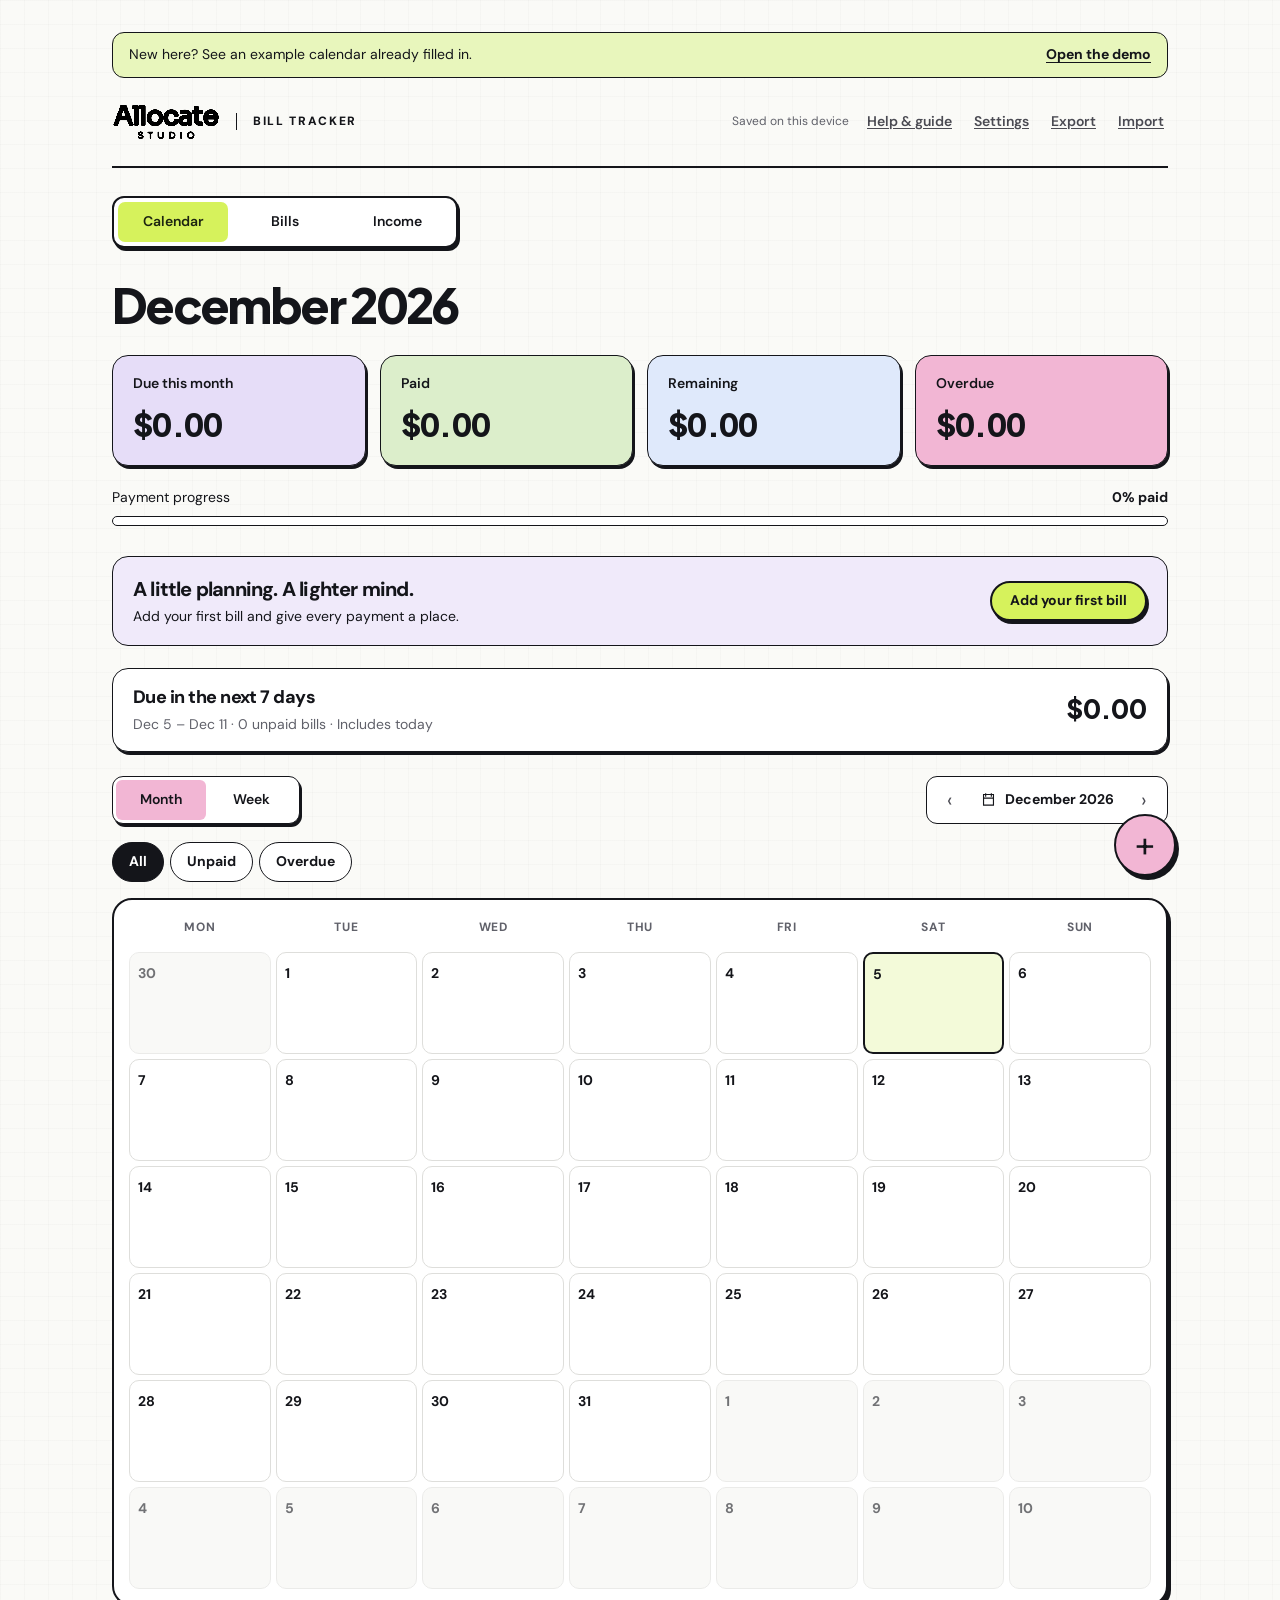
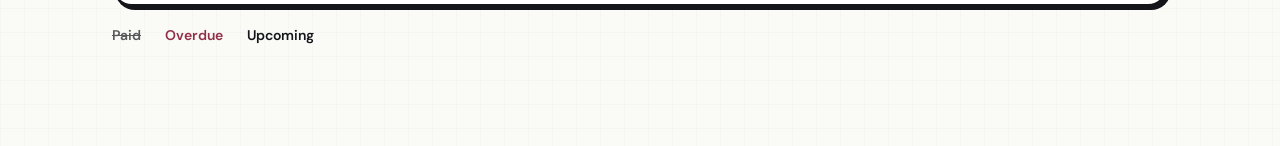
==== index.html @ 3146e62a "Make index.html (and the live site) start empty, like the buyer's ZIP A phone buyer generally can't " ====
<!doctype html>
<html lang="en"><head><meta charset="UTF-8"><meta name="viewport" content="width=device-width,initial-scale=1,viewport-fit=cover"><meta name="description" content="Allocate Studio Bill Tracker. See every bill on a calendar, track what's paid, and never miss a due date."><title>Bill Tracker · Allocate Studio</title><link rel="stylesheet" href="styles.css"><link rel="icon" href="data:image/svg+xml,%3Csvg xmlns='http://www.w3.org/2000/svg' viewBox='0 0 40 40'%3E%3Crect width='40' height='40' rx='9' fill='%2314151A'/%3E%3Ctext x='11' y='29' font-size='22' font-family='Arial' fill='%23D6F25C'%3E%2A%3C/text%3E%3C/svg%3E"><meta name="theme-color" content="#14151A"></head>
<body>
<div id="app"><aside class="demo-banner"><span>New here? See an example calendar already filled in.</span><a href="demo.html">Open the demo</a></aside>
  <header class="topbar">
    <div class="wordmark"><span class="studio-brand" role="img" aria-label="Allocate Studio">
      <svg class="studio-brand-name" viewBox="320 692 560 193" aria-hidden="true" focusable="false"><defs><filter id="brand-paper-remove" color-interpolation-filters="sRGB"><feColorMatrix type="matrix" values="0 0 0 0 0  0 0 0 0 0  0 0 0 0 0  -3 -3 -3 0 7.5"/></filter></defs><image href="assets/allocate-studio-logo.png" width="1200" height="1200" filter="url(#brand-paper-remove)"/></svg>
    </span><small>BILL TRACKER</small></div>
    <div class="topbar-actions">
      <span id="save-state" class="save-state" role="status" aria-live="polite"></span>
      <button class="textbtn" id="btn-help" type="button" aria-pressed="false">Help &amp; guide</button>
      <button class="textbtn" id="btn-settings" type="button">Settings</button>
      <button class="textbtn" id="btn-export" type="button">Export</button>
      <button class="textbtn" id="btn-import" type="button">Import</button>
    </div>
  </header>

  <nav class="screen-switch" id="screen-switch" aria-label="Screens">
    <button class="switch-pill" data-screen="calendar" type="button">Calendar</button>
    <button class="switch-pill" data-screen="bills" type="button">Bills</button>
    <button class="switch-pill" data-screen="income" type="button">Income</button>
  </nav>

  <main id="main" tabindex="-1"></main>

  <button id="fab-add" class="fab" type="button" aria-label="Add a bill or income">+</button>
</div>

<dialog id="bill-dialog">
  <form id="bill-form">
    <div class="dialog-head">
      <h2 id="bill-dialog-title">Add a bill</h2>
      <button type="button" class="icon-btn" id="bill-dialog-close" aria-label="Close">&times;</button>
    </div>
    <input type="hidden" id="bill-id">
    <div id="edit-scope-field" hidden><label class="scope-label">Apply changes to<select id="edit-scope"><option value="one">Only this payment</option><option value="following">This and following payments</option></select></label><p id="edit-scope-note" class="settings-note"></p></div>
    <div class="form-grid">
      <label><span id="entry-name-label">Bill name</span><input type="text" id="bill-name" required placeholder="Rent / Mortgage" maxlength="60"></label>
      <label id="category-field">Category<select id="bill-category" required><option>Income</option><option>Bills</option><option>Subscriptions</option><option>Debt</option><option>Other</option></select></label>
      <label>Amount<input type="text" inputmode="decimal" pattern="[0-9]*[.,]?[0-9]*" id="bill-amount" required placeholder="0.00"></label>
      <label>Frequency
        <select id="bill-frequency">
          <option value="Monthly">Monthly</option>
          <option value="Weekly">Weekly</option>
          <option value="Every 2 Weeks">Every 2 Weeks</option>
          <option value="Every 4 Weeks">Every 4 Weeks</option>
          <option value="Every 2 Months">Every 2 Months</option>
          <option value="Every 3 Months">Every 3 Months</option>
          <option value="Every 6 Months">Every 6 Months</option>
          <option value="Yearly">Yearly</option>
          <option value="One-Time">One-Time</option>
        </select>
      </label>
      <label><span id="entry-first-label">First due date</span><input type="date" id="bill-first-date" required></label>
    <label><span id="entry-last-label">Last due date</span><input type="date" id="bill-last-date" aria-describedby="last-date-hint"><span class="field-hint muted" id="last-date-hint">Optional</span></label></div>
    <p class="form-error" id="bill-form-error" role="alert"></p>
    <div class="dialog-actions">
      <button type="button" class="btn ghost" id="bill-archive" hidden>Archive bill</button>
      <button type="button" class="btn danger ghost" id="bill-delete" hidden>Delete bill</button>
      <span class="spacer"></span>
      <button type="button" class="btn ghost" id="bill-cancel">Cancel</button>
      <button type="submit" id="entry-save" class="btn primary">Save bill</button>
    </div>
  </form>
</dialog>

<dialog id="day-dialog">
  <div class="dialog-head">
    <h2 id="day-dialog-title">Bills due</h2>
    <button type="button" class="icon-btn" id="day-dialog-close" aria-label="Close">&times;</button>
  </div>
  <div id="day-dialog-body"></div>
  <div class="dialog-actions">
    <span class="spacer"></span>
    <button type="button" class="btn ghost" id="day-dialog-done">Done</button>
  </div>
</dialog>

<dialog id="income-dialog"><div class="dialog-head"><h2 id="income-dialog-title">Payday</h2><button class="icon-btn" type="button" onclick="closeDialog('#income-dialog')" aria-label="Close income">×</button></div><div id="income-dialog-body"></div></dialog>
<dialog id="payment-dialog"><form id="payment-form"><div class="dialog-head"><h2>Adjust this payment</h2><button type="button" class="icon-btn" onclick="closeDialog('#payment-dialog')" aria-label="Close payment">×</button></div><input type="hidden" id="payment-id"><div class="form-grid"><label>Due date<input type="date" id="payment-date" required min="1900-01-01" max="2199-12-31"></label><label>Amount<input type="text" inputmode="decimal" pattern="[0-9]*[.,]?[0-9]*" id="payment-amount" required></label></div><p class="settings-note">Only this payment changes. The recurring bill keeps its original schedule.</p><div class="dialog-actions"><button class="btn primary" type="submit">Save payment</button></div></form></dialog>
<dialog id="settings-dialog"><form id="settings-form"><div class="dialog-head"><h2>Make it yours</h2><button type="button" class="icon-btn" onclick="closeDialog('#settings-dialog')" aria-label="Close settings">×</button></div><section class="settings-group"><h3>Preferences</h3><div class="form-grid"><label>Currency<select id="currency" required><option value="$">USD — US dollar ($)</option><option value="€">EUR — Euro (€)</option><option value="£">GBP — British pound (£)</option><option value="CA$">CAD — Canadian dollar (CA$)</option><option value="A$">AUD — Australian dollar (A$)</option><option value="NZ$">NZD — New Zealand dollar (NZ$)</option><option value="CHF">CHF — Swiss franc</option><option value="¥">JPY — Japanese yen (¥)</option><option value="CN¥">CNY — Chinese yuan (CN¥)</option><option value="₹">INR — Indian rupee (₹)</option><option value="₽">RUB — Russian ruble (₽)</option><option value="₴">UAH — Ukrainian hryvnia (₴)</option><option value="zł">PLN — Polish złoty (zł)</option><option value="R$">BRL — Brazilian real (R$)</option><option value="MX$">MXN — Mexican peso (MX$)</option><option value="S$">SGD — Singapore dollar (S$)</option><option value="HK$">HKD — Hong Kong dollar (HK$)</option><option value="AED">AED — UAE dirham</option><option value="₩">KRW — South Korean won (₩)</option><option value="₺">TRY — Turkish lira (₺)</option><option value="custom">Other — custom symbol</option></select></label><label>Week starts on<select id="week-start"><option>Monday</option><option>Sunday</option></select></label></div><label id="custom-currency-field" class="custom-currency-field" hidden>Custom currency symbol<input id="currency-custom" maxlength="8" disabled placeholder="e.g. kr"></label></section><section class="category-settings settings-group"><h3>Categories</h3><p>Make them yours. Rename categories or add an expense category. Income stays one category.</p><div id="category-settings-list"></div><button type="button" class="btn" id="add-category">+ Add category</button><p class="category-settings-hint">New names and colours apply to all linked entries, including history.</p></section><p id="settings-error" class="form-error" role="alert"></p><section class="settings-group"><h3>Your data</h3><p class="settings-note">Your bills are saved in this browser. Export a backup to keep a separate copy or move to another device.</p><div id="recovery-list"></div></section><div class="dialog-actions"><button class="btn primary" type="submit">Save settings</button></div></form></dialog>
<div id="toast" role="status" aria-live="polite"></div>
<input type="file" id="import-file" accept="application/json,.json" hidden>
<script src="engine.js"></script>
<script src="app.js"></script>
<script src="month-picker.js"></script>
<script src="calendar.js"></script>
<script src="guide.js"></script>
<script src="forms.js"></script>
</body></html>
---- styles.css ----
/* Bundled fonts: offline, SIL OFL licenses in assets/fonts. */
@font-face{font-family:'Plus Jakarta Sans';src:url('assets/fonts/PlusJakartaSans-700.woff2') format('woff2');font-style:normal;font-weight:700;font-display:swap}
@font-face{font-family:'Plus Jakarta Sans';src:url('assets/fonts/PlusJakartaSans-800.woff2') format('woff2');font-style:normal;font-weight:800;font-display:swap}
@font-face{font-family:'DM Sans';src:url('assets/fonts/DM-Sans.ttf') format('truetype');font-style:normal;font-weight:100 1000;font-display:swap}

:root{
  --ink:#14151A;--ink-soft:#4A4A52;--muted:#8E8B7E;
  --bg:#FBF9F4;--card:#FFFFFF;--line:#ECE7DA;
  --accent:#D6F25C;--accent-ink:#1C2410;
  --mint:#D8F3DE;--mint-ink:#2F7D4C;
  --sky:#D8ECFB;--sky-ink:#2A6CA8;
  --blush:#FBDCE6;--blush-ink:#B23A66;
  --butter:#FCEFC0;--butter-ink:#8A6D12;
  --shadow:0 2px 6px rgba(20,21,26,.05),0 14px 28px rgba(20,21,26,.06);
  --radius-lg:22px;--radius-md:16px;--radius-sm:10px;
  font-size:16px;color-scheme:light;
}
*{box-sizing:border-box}
body{margin:0;background:var(--bg);color:var(--ink);font-family:'DM Sans',Arial,sans-serif;line-height:1.4}
button,input,select,textarea{font:inherit}
button{cursor:pointer}
a{color:inherit}
h1,h2,p{margin:0}
.muted{color:var(--muted)}

#app{max-width:860px;margin:0 auto;padding:22px 20px 110px}

.topbar{display:flex;align-items:center;justify-content:space-between;gap:16px;margin-bottom:18px;flex-wrap:wrap}
.wordmark{font-family:'Plus Jakarta Sans',sans-serif;font-weight:800;font-size:1.3rem;letter-spacing:-.02em;white-space:nowrap}
.topbar-actions{white-space:nowrap}
.wordmark .star{color:var(--accent-ink);background:var(--accent);border-radius:50%;display:inline-grid;place-items:center;width:1.4em;height:1.4em;font-size:1em;margin-right:4px;vertical-align:-.3em}
.topbar-actions{display:flex;align-items:center;gap:14px;font-size:.82rem}
.save-state{color:var(--muted)}
.save-state[data-status="paused"]{color:var(--blush-ink)}
.textbtn{background:none;border:0;color:var(--ink-soft);font-size:.82rem;font-weight:600;padding:4px 2px;text-decoration:underline;text-underline-offset:2px}
.textbtn:hover{color:var(--ink)}

.screen-switch{display:inline-flex;background:var(--ink);border-radius:999px;padding:4px;gap:2px;margin-bottom:22px}
.switch-pill{border:0;background:transparent;color:#fff;opacity:.6;padding:9px 20px;border-radius:999px;font-weight:600;font-size:.88rem}
.switch-pill.active{background:var(--accent);color:var(--accent-ink);opacity:1}

.stats-head{margin-bottom:14px}
.stats-head h1{font-family:'Plus Jakarta Sans',sans-serif;font-weight:800;font-size:2rem;letter-spacing:-.02em}
.stats-head p{margin-top:4px}

.stats-strip{display:grid;grid-template-columns:repeat(4,1fr);gap:10px;margin-bottom:10px}
.stat-tile{border-radius:var(--radius-md);padding:14px 14px 12px;min-width:0}
.stat-label{display:block;font-size:.68rem;text-transform:uppercase;letter-spacing:.07em;font-weight:600;opacity:.75;margin-bottom:8px}
.stat-value{display:block;font-family:'Plus Jakarta Sans',sans-serif;font-weight:800;font-size:1.3rem;letter-spacing:-.02em;font-variant-numeric:tabular-nums;white-space:nowrap;overflow:hidden;text-overflow:ellipsis}
.stat-tile.tone-ink{background:var(--ink);color:#fff}
.stat-tile.tone-ink .stat-label{color:#cfcdc6}
.stat-tile.tone-mint{background:var(--mint);color:var(--mint-ink)}
.stat-tile.tone-sky{background:var(--sky);color:var(--sky-ink)}
.stat-tile.tone-blush{background:var(--blush);color:var(--blush-ink)}

.progress{height:8px;background:var(--line);border-radius:999px;overflow:hidden;margin-bottom:26px}
.progress span{display:block;height:100%;background:var(--accent);border-radius:999px;transition:width .2s ease}

.cal-toolbar{display:flex;align-items:center;justify-content:space-between;gap:12px;margin-bottom:14px}
.mode-switch{display:inline-flex;background:var(--card);border:1px solid var(--line);border-radius:999px;padding:3px}
.mode-pill{border:0;background:transparent;color:var(--muted);padding:7px 16px;border-radius:999px;font-weight:600;font-size:.82rem}
.mode-pill.active{background:var(--ink);color:#fff}
.nav-arrows{display:flex;gap:8px}
.icon-btn{border:1px solid var(--line);background:var(--card);width:34px;height:34px;border-radius:50%;display:inline-grid;place-items:center;color:var(--ink-soft);font-size:1rem}
.icon-btn:hover{background:#f3f1e9}

.cal-grid{display:grid;grid-template-columns:repeat(7,minmax(0,1fr));gap:6px}
.cal-weekday{text-align:center;font-size:.72rem;letter-spacing:.06em;color:var(--muted);font-weight:700;padding:4px 0 8px;text-transform:uppercase}
.cal-day{background:var(--card);border:1px solid var(--line);border-radius:var(--radius-sm);min-height:92px;padding:7px;cursor:pointer;min-width:0;transition:box-shadow .15s ease}
.cal-day:hover{box-shadow:var(--shadow)}
.cal-day.outside{background:#f6f4ee;opacity:.55}
.cal-day.is-today{border-color:var(--ink);box-shadow:inset 0 0 0 2px var(--accent)}
.day-num{font-weight:700;font-size:.82rem}
.day-pills{display:flex;flex-direction:column;gap:3px;margin-top:5px}
.day-pill{border:0;width:100%;text-align:left;padding:3px 7px;border-radius:8px;font-size:.66rem;font-weight:600;white-space:nowrap;overflow:hidden;text-overflow:ellipsis}
.day-pill.is-paid{opacity:.5;text-decoration:line-through}
.day-more{font-size:.64rem;color:var(--muted);font-weight:600;padding-left:2px}

.week-list{display:flex;flex-direction:column;gap:10px}
.week-row{background:var(--card);border:1px solid var(--line);border-radius:var(--radius-md);padding:14px 16px;cursor:pointer;display:flex;gap:14px;align-items:center;flex-wrap:wrap}
.week-row.is-today{box-shadow:inset 0 0 0 2px var(--accent)}
.week-row-label{font-weight:700;min-width:150px;font-size:.88rem}
.week-row-pills{display:flex;gap:6px;flex-wrap:wrap;flex:1}
.week-row-empty{color:var(--muted);font-size:.84rem}
.week-row .day-pill{width:auto}

.bills-list{display:flex;flex-direction:column;gap:10px}
.bill-card{background:var(--card);border:1px solid var(--line);border-radius:var(--radius-md);padding:12px 14px;display:flex;align-items:center;gap:12px;box-shadow:var(--shadow)}
.bill-card-main{display:flex;flex-direction:column;flex:1;min-width:0}
.bill-card-name{font-weight:700}
.bill-card-meta{font-size:.78rem;color:var(--muted)}
.bill-card-amount{font-family:'Plus Jakarta Sans',sans-serif;font-weight:800;font-variant-numeric:tabular-nums}

.chip{display:inline-block;padding:4px 10px;border-radius:999px;font-size:.72rem;font-weight:700;white-space:nowrap}

.fab{position:fixed;right:24px;bottom:24px;width:58px;height:58px;border-radius:50%;background:var(--ink);color:#fff;border:0;font-size:1.8rem;line-height:1;box-shadow:0 10px 24px rgba(20,21,26,.3);display:grid;place-items:center}
.fab:hover{background:#000}
.fab:active{transform:translateY(1px)}

.empty{padding:50px 20px;text-align:center;background:var(--card);border:1px dashed var(--line);border-radius:var(--radius-lg)}
.empty h3{margin-bottom:8px;font-family:'Plus Jakarta Sans',sans-serif}
.empty-note{color:var(--muted);padding:20px 0;text-align:center}

dialog{border:0;border-radius:var(--radius-lg);width:min(520px,calc(100% - 32px));padding:24px;box-shadow:0 24px 70px rgba(20,21,26,.25)}
dialog::backdrop{background:rgba(20,21,26,.45)}
.dialog-head{display:flex;align-items:center;justify-content:space-between;margin-bottom:18px}
.dialog-head h2{font-family:'Plus Jakarta Sans',sans-serif;font-weight:800;font-size:1.4rem;letter-spacing:-.02em}
.form-grid{display:grid;grid-template-columns:1fr 1fr;gap:14px}
.form-grid label{display:flex;flex-direction:column;gap:6px;font-size:.84rem;font-weight:600;color:var(--ink-soft)}
.form-grid .full{grid-column:1/-1}
.field,input:not([type=checkbox]),select,textarea{border:1px solid var(--line);border-radius:10px;background:#fff;padding:10px 11px;font-size:.92rem;color:var(--ink)}
input:focus-visible,select:focus-visible{outline:2px solid var(--accent);outline-offset:1px}
.form-error{color:var(--blush-ink);font-size:.85rem;margin-top:12px;min-height:1em}
.dialog-actions{display:flex;align-items:center;gap:10px;margin-top:20px;padding-top:16px;border-top:1px solid var(--line)}
.spacer{flex:1}
.btn{border:1px solid var(--line);background:#fff;padding:10px 18px;border-radius:999px;font-weight:700;font-size:.88rem}
.btn.primary{background:var(--ink);color:#fff;border-color:var(--ink)}
.btn.ghost{background:transparent;border-color:transparent;color:var(--ink-soft)}
.btn.danger{color:var(--blush-ink)}
.btn.danger.ghost{border-color:transparent}

.day-detail-row{display:flex;align-items:center;gap:10px;padding:10px 4px;border-bottom:1px solid var(--line)}
.day-detail-row:last-child{border-bottom:0}
.day-detail-row input[type=checkbox]{width:18px;height:18px;accent-color:var(--ink)}
.day-detail-name{flex:1;font-weight:600}
.day-detail-name.is-paid{text-decoration:line-through;color:var(--muted)}
.day-detail-amount{font-variant-numeric:tabular-nums;font-weight:700}
.status-tag{font-size:.68rem;font-weight:700;padding:3px 9px;border-radius:999px}
.status-Paid{background:var(--mint);color:var(--mint-ink)}
.status-Overdue{background:var(--blush);color:var(--blush-ink)}
.status-Upcoming{background:var(--sky);color:var(--sky-ink)}

#toast{position:fixed;bottom:96px;left:50%;transform:translateX(-50%);background:var(--ink);color:#fff;padding:11px 20px;border-radius:999px;font-size:.85rem;z-index:80;opacity:0;pointer-events:none;transition:opacity .15s}
#toast.visible{opacity:1}

@media(max-width:620px){
  .stats-strip{grid-template-columns:repeat(2,1fr)}
  .form-grid{grid-template-columns:1fr}
  .cal-day{min-height:76px}
  .day-pill{font-size:.6rem}
  .stats-head h1{font-size:1.6rem}
}
@media(max-width:420px){
  .cal-weekday{font-size:.62rem}
  .cal-day{padding:5px 4px}
  .fab{right:16px;bottom:16px}
}
@media(prefers-reduced-motion:reduce){*{transition:none!important}}

/* Reference-led finish: ink outlines, paper grid and pastel accents. */
:root{--bg:#fafaf7;--muted:#60616a;--line:#dededb;--blush:#f2b6d4;--mint:#dceecb;--sky:#dfe9fb}
body{background-image:linear-gradient(#16161605 1px,transparent 1px),linear-gradient(90deg,#16161605 1px,transparent 1px);background-size:24px 24px}
#app{max-width:1120px;padding:32px 32px 100px}
.topbar{padding-bottom:24px;border-bottom:2px solid var(--ink);margin-bottom:28px}
.wordmark{display:flex;align-items:center;gap:8px;font-size:1.2rem}
.wordmark small{font-family:'DM Sans',sans-serif;font-size:12px;letter-spacing:.14em;border-left:1px solid var(--ink);padding-left:16px;margin-left:12px}
.wordmark .star{background:none;font-size:30px;margin:0;width:auto;height:auto}
.screen-switch{background:#fff;border:2px solid var(--ink);border-radius:12px;box-shadow:2px 3px 0 var(--ink);padding:4px}
.switch-pill{color:var(--ink);opacity:1;border-radius:7px;min-width:110px;font-size:14px}
.switch-pill.active{background:var(--accent)}
.stats-head h1{font-size:clamp(2rem,4vw,3rem);letter-spacing:-.055em;line-height:1.2}
.stats-head{margin:6px 0 22px}.stats-strip{gap:14px}.stat-tile{border:1.5px solid var(--ink);padding:18px 20px;box-shadow:2px 3px 0 var(--ink);border-radius:16px;color:var(--ink)!important}
.stat-tile.tone-ink{background:#e6ddf8}.stat-tile.tone-ink .stat-label{color:var(--ink)}.stat-label{font-size:14px;text-transform:none;letter-spacing:0;opacity:1}.stat-value{font-size:clamp(1.3rem,2.6vw,2rem);white-space:normal;overflow-wrap:anywhere}
.progress-label{display:flex;justify-content:space-between;font-size:14px;margin:22px 0 9px}.progress{height:10px;border:1px solid var(--ink);background:#fff;margin-bottom:30px}.progress span{background:var(--accent)}
.cal-toolbar{margin-bottom:18px}.mode-switch{border:2px solid var(--ink);border-radius:11px;box-shadow:2px 3px 0 var(--ink)}.mode-pill{font-size:14px;border-radius:6px;min-width:90px;color:var(--ink)}.mode-pill.active{background:var(--blush);color:var(--ink)}.icon-btn{min-width:40px;height:40px;border:1.5px solid var(--ink);border-radius:11px;font-size:22px}.nav-arrows #nav-today{width:auto;padding:0 14px;font-size:14px;font-weight:700}
#cal-body{background:#fff;border:2px solid var(--ink);border-radius:20px;padding:15px;box-shadow:3px 4px 0 var(--ink)}
.cal-grid{gap:5px}.cal-weekday{font-size:12px;padding:4px 0 12px}.cal-day{min-height:102px;border-radius:10px;padding:8px;background:#fff}.cal-day.outside{background:#f6f6f3;opacity:.6}.cal-day.is-today{background:#f3fad9;box-shadow:none;border:2px solid var(--ink)}.day-num{font-size:14px}.day-pill{font-size:12px;color:var(--ink)!important;padding:5px 6px;border-radius:5px}.day-pill.is-paid{opacity:.7}.day-more{font-size:12px}.legend{display:flex;gap:18px;font-size:14px;margin:18px 0}.legend span{display:flex;align-items:center;gap:6px}.legend i{width:10px;height:10px;border:1px solid var(--ink);border-radius:50%;background:var(--mint)}.legend .late{background:var(--blush)}
.empty-banner{display:flex;align-items:center;justify-content:space-between;gap:16px;padding:18px 20px;border:1.5px solid var(--ink);border-radius:16px;background:#f0eafa;margin-bottom:22px}.empty-banner h2{font-size:20px;font-weight:800;letter-spacing:-.04em}.empty-banner p{font-size:14px;margin-top:4px}.btn{font-size:14px}.btn.primary{background:var(--accent);color:var(--ink);border:2px solid var(--ink);box-shadow:2px 3px 0 var(--ink)}
.fab{background:var(--blush);color:var(--ink);border:2px solid var(--ink);box-shadow:3px 4px 0 var(--ink);width:62px;height:62px;right:max(24px,calc((100vw - 1120px)/2 + 24px));font-size:36px}.fab:hover{background:#eea5ca}.bill-card{border:1.5px solid var(--ink);box-shadow:2px 3px 0 var(--ink);padding:20px}.bill-card-name{font-size:18px}.bill-card-meta,.chip,.status-tag{font-size:14px}.bill-card-name{overflow-wrap:anywhere}.bill-card-amount{white-space:nowrap}
.week-row{border-color:var(--ink)}.week-row-label,.week-row-empty{font-size:16px}.week-range{font-size:14px;margin:0 0 12px}.week-row .day-pill{font-size:14px}
dialog{border:2px solid var(--ink);box-shadow:6px 7px 0 var(--ink);max-height:90dvh;overflow:auto}.form-grid label{font-size:14px}.form-grid input,.form-grid select{border-color:#7b7b80;min-width:0;width:100%;font-size:16px}.day-detail-row{flex-wrap:wrap}.day-detail-row .chip{display:none}.day-detail-name{min-width:90px;overflow-wrap:anywhere}.day-detail-row input[type=checkbox]{min-width:24px;height:24px}.settings-note{font-size:14px;margin:22px 0}.recovery-btn{display:block;margin:8px 0}.save-state{font-size:12px}.textbtn{font-size:14px}.save-warning{background:#ffe2ec;border:2px solid var(--ink);padding:12px;border-radius:10px;margin-bottom:16px;font-size:14px}#toast{max-width:calc(100% - 30px);width:max-content;border-radius:12px}.day-pill.late{border-left:0}
button:focus-visible,[tabindex]:focus-visible{outline:3px solid #7e51bc;outline-offset:3px}.cal-day:hover{border-color:var(--ink)}
@media(max-width:650px){#app{padding:20px 14px 100px}.topbar{gap:16px}.wordmark{flex-wrap:wrap}.wordmark small{font-size:10px}.topbar-actions{width:100%;justify-content:space-between;gap:12px}.stats-strip{gap:12px}.stat-tile{padding:14px}.stat-value{font-size:1.6rem}.empty-banner{align-items:flex-start;flex-direction:column}#cal-body{padding:8px 5px;border-radius:14px}.cal-day{padding:4px 2px;min-height:82px}.cal-grid{gap:3px}.day-pill{font-size:12px;padding:3px 2px}.cal-weekday{font-size:12px;letter-spacing:0}.day-num{font-size:14px;display:block;padding-left:4px}.day-more{font-size:12px}.bill-card{flex-wrap:wrap;padding:14px;gap:10px}.bill-card>.chip{order:4}.bill-card-main{flex:1 1 100%;order:1}.bill-card-amount{order:2}.bill-card>.icon-btn{order:3}.bill-card-meta{font-size:14px}.day-detail-row{gap:8px}.dialog-actions{flex-wrap:wrap}.form-grid{grid-template-columns:1fr}.settings-note{line-height:1.6}.progress-label{font-size:14px}}

/* Income is a distinct marker above each day's bill list. */
.payday-pill{display:block;width:100%;margin:4px 0 6px;padding:4px 3px;border:1px solid #334f26;border-radius:6px;background:#d6f25c;color:#203019;font-size:12px;font-weight:800;line-height:1.35;text-align:center;overflow-wrap:anywhere}
.payday-pill:hover,.payday-detail-link:hover{background:#c7e84b}.week-row .payday-pill{width:auto;padding:6px 14px;margin:0}.week-row-pills{align-items:center}.legend .payday-dot{background:#d6f25c}.legend{flex-wrap:wrap}
.payday-detail-link{width:100%;padding:14px;background:#d6f25c;border:1.5px solid var(--ink);border-radius:12px;text-align:left;font-size:16px;font-weight:700;margin-bottom:16px}
.income-detail-card{display:flex;align-items:center;flex-wrap:wrap;gap:16px;border:1.5px solid var(--ink);border-radius:14px;padding:18px;background:#d6f25c;margin-bottom:12px}.income-detail-card>div{flex:1;min-width:140px}.income-detail-card h3{margin:0 0 5px;font-size:20px;overflow-wrap:anywhere}.income-detail-card p{font-size:14px}.income-detail-card strong{font-size:20px;overflow-wrap:anywhere}.income-detail-card .textbtn{flex-basis:100%;text-align:left}
@media(max-width:420px){.payday-pill{font-size:12px;padding:3px 0}.cal-day{min-height:92px}}

.demo-banner{display:flex;justify-content:space-between;gap:12px;flex-wrap:wrap;padding:12px 16px;margin-bottom:24px;border:1.5px solid var(--ink);border-radius:12px;background:#e8f6bc;font-size:14px}.demo-banner a{font-weight:700;text-underline-offset:3px}

/* Keep paired controls aligned; helper text follows the control. */
#bill-form .form-grid{align-items:start}
#bill-form .form-grid>label{min-width:0}
#bill-form .form-grid input,#bill-form .form-grid select{height:46px;line-height:1.4}
#bill-form .field-hint{font-size:12px;font-weight:400;line-height:1.4}

/* Payday shares the date heading, above the bill list. */
.day-heading{display:flex;align-items:center;justify-content:space-between;gap:4px;min-height:24px;min-width:0}
.day-heading .day-num{flex-shrink:0}
.day-heading .payday-pill{width:auto;min-width:0;max-width:100%;margin:0;padding:2px 5px;white-space:nowrap;overflow:hidden;text-overflow:ellipsis;line-height:1.4}
.week-day-heading{display:flex;align-items:center;gap:12px;flex-basis:100%;min-width:0}
@media(max-width:650px){.day-heading{gap:2px}.day-heading .payday-pill{padding:2px 1px}}

/* A single filled date-and-payday band, matching the reference. */
.day-heading.has-payday,.week-day-heading.has-payday{background:#d6f25c;border-radius:8px;padding:4px 7px;color:#203019}
.day-heading.has-payday .payday-pill,.week-day-heading.has-payday .payday-pill{background:transparent;border:0;border-radius:0;box-shadow:none;padding:0;margin:0;color:inherit}
.day-heading.has-payday:hover,.week-day-heading.has-payday:hover{background:#c7e84b}
.week-day-heading.has-payday{justify-content:space-between;padding:8px 12px}
@media(max-width:650px){.day-heading.has-payday{padding:4px 2px}}

/* Payment checkboxes are per occurrence and stay separate from detail buttons. */
.sr-only{position:absolute;width:1px;height:1px;padding:0;margin:-1px;overflow:hidden;clip:rect(0,0,0,0);white-space:nowrap;border:0}
.paid-check{display:inline-flex;align-items:center;justify-content:center;flex:0 0 auto;padding:3px;cursor:pointer;line-height:1}
.paid-check input[type=checkbox]{margin:0;width:18px;height:18px;min-width:18px;accent-color:#39705d;cursor:pointer}
.payment-pill{display:flex;align-items:center;min-width:0;border-radius:6px;background:var(--category-bg,#fff)}
.payment-pill .day-pill{background:transparent;min-width:0;flex:1;padding-left:2px}
.payday-actions{display:flex;align-items:center;justify-content:flex-end;gap:2px;min-width:0}
.day-heading .payday-actions .payday-pill{min-width:0;max-width:100%;background:transparent;border:0;padding:0}
.day-detail-row.payment-paid{padding:10px;border-radius:10px}.income-detail-card.payment-paid h3{text-decoration:none}
.bill-card{flex-wrap:wrap}.occurrence-list{flex-basis:100%;display:grid;gap:6px;margin-top:4px;border-top:1px solid #14151a22;padding-top:10px}
.occurrence-row{display:flex;align-items:center;gap:10px;border-radius:8px;padding:6px;font-size:14px;flex-wrap:wrap}.occurrence-row strong{margin-left:auto}
/* The category-colour fill behind a bill's name/amount only covered the text's own
   width, leaving the rest of the day row blank — stretch it to the full row instead,
   stacking bills on their own row when a day has more than one. */
.week-row-pills{flex-direction:column;align-items:stretch}
.week-row .payment-pill{width:100%}
.week-row .payment-pill .day-pill{width:100%;padding-left:12px;padding-right:10px}
@media(max-width:650px){.payment-pill .paid-check{padding:3px 1px}.payment-pill .paid-check input[type=checkbox],.payday-actions .paid-check input[type=checkbox]{width:14px;height:14px;min-width:14px}.payday-actions{gap:0}.payday-actions .paid-check{padding:2px 1px}.day-heading.has-payday{flex-wrap:wrap}.day-heading .payday-actions{flex:1;min-width:0}.occurrence-row{gap:6px}}

/* Paid controls are shown only inside payment details. */
.payment-pill .day-pill{padding-left:7px}

/* Use the supplied logo artwork; only the chart is rendered black. */
.studio-brand{display:inline-flex;align-items:center;gap:10px;flex:none}

.studio-brand-name{display:block;width:108px;height:38px;overflow:hidden}
.wordmark .studio-brand+small{margin-left:8px}
@media(max-width:420px){.studio-brand{gap:8px}.studio-brand-name{width:100px;height:35px}.wordmark .studio-brand+small{padding-left:10px;margin-left:2px}}

.next-seven{display:flex;align-items:center;justify-content:space-between;gap:16px;border:1.5px solid var(--ink);border-radius:16px;padding:16px 20px;margin:0 0 24px;background:#fff;box-shadow:2px 3px 0 var(--ink)}
.next-seven h2{font-size:18px;font-weight:800;letter-spacing:-.03em}.next-seven p{font-size:14px;color:var(--muted);margin-top:5px}.next-seven>strong{font-family:'Plus Jakarta Sans',sans-serif;font-size:26px;font-weight:800;white-space:nowrap}
.payment-filters{display:flex;gap:6px;flex-wrap:wrap}.filter-pill{border:1px solid var(--ink);border-radius:999px;padding:7px 16px;background:#fff;color:var(--ink);font-size:14px;font-weight:700}.filter-pill.active{background:var(--ink);color:#fff}.filter-note{font-size:13px;color:var(--muted);margin:9px 0 16px}
@media(max-width:650px){.next-seven{padding:14px;flex-wrap:wrap}.next-seven>strong{font-size:24px}.next-seven h2{font-size:16px}}

/* Status is conveyed without calendar legends or icons. */
.payment-overdue .payment-name,.payment-overdue .day-detail-name,.income-detail-card.payment-overdue h3,.day-heading.payday-overdue .payday-pill,.week-day-heading.payday-overdue .payday-pill{color:#922F46}
.day-pill.is-paid{text-decoration:none}.day-pill.is-paid .payment-name,.day-detail-row.payment-paid:not(.income-detail-row) .day-detail-name{text-decoration:line-through}


.payment-status-legend{display:flex;flex-wrap:wrap;gap:24px;margin-top:20px;font-size:14px;font-weight:600;color:var(--ink)}
.payment-status-legend .legend-paid{text-decoration:line-through;opacity:.7}.payment-status-legend .legend-overdue{color:#922F46}

/* Show each occurrence's effective amount beneath its name. */
.payment-pill .payment-name{display:block;overflow:hidden;text-overflow:ellipsis;white-space:nowrap}
.payment-pill .payment-amount{display:block;margin-top:2px;font-size:12px;font-weight:500;line-height:1.35;font-variant-numeric:tabular-nums;white-space:normal;overflow-wrap:anywhere}
.payment-overdue .payment-amount{color:#922F46}.day-pill.is-paid .payment-amount{text-decoration:line-through}
@media(max-width:650px){.payment-pill .day-pill{padding-left:2px;padding-right:2px}}

.cal-toolbar{flex-wrap:wrap;align-items:flex-end}
@media(max-width:650px){
  .mode-switch{display:flex;width:100%}
  .mode-pill{flex:1}
  /* Sized to fit the longest cross-month range ("November 30 – December 6, 2026")
     on one line down to ~360px wide phones, without shrinking the Month heading. */
  .stats-head h1.week-range{font-size:1.25rem}
  .cal-toolbar .nav-arrows{flex-wrap:wrap;justify-content:flex-end;width:100%}
  .cal-toolbar .nav-arrows :is(.mp-picker,.week-nav-picker){width:100%}
  .cal-toolbar .nav-arrows :is(.mp-picker,.week-nav-picker) .mp-trigger{flex:1;justify-content:center}
}

/* Month/year picker — ported from Ultimate Budget's month-picker.js, restyled to this product's
   bold-outline ink/lime look instead of Budget's soft plum one. No "+ Add month" (addMonth unset). */
:is(.mp-picker,.week-nav-picker){display:inline-flex;align-items:center;max-width:100%;min-width:0;border:1.5px solid var(--ink);border-radius:11px;background:var(--card)}
:is(.mp-picker,.week-nav-picker) button,.mp-dialog button{font:inherit;color:inherit;background:transparent;border:0;border-radius:8px;min-height:40px;padding:6px 10px;line-height:1.3}
:is(.mp-picker,.week-nav-picker) .mp-trigger{display:flex;align-items:center;justify-content:center;gap:8px;min-width:0;font-size:14px;font-weight:700}
.mp-trigger span{overflow:hidden;text-overflow:ellipsis;white-space:nowrap}
.mp-trigger svg{width:17px;height:17px;flex-shrink:0;fill:none;stroke:var(--ink);stroke-width:1.6}
:is(.mp-picker,.week-nav-picker) .mp-step{flex-shrink:0;min-width:30px;font-size:20px;color:var(--ink-soft)}
:is(.mp-picker,.week-nav-picker) button:hover:not(:disabled),.mp-dialog button:hover:not(:disabled){background:#f3f1e9}
:is(.mp-picker,.week-nav-picker) button:focus-visible,.mp-dialog button:focus-visible{outline:2px solid var(--accent);outline-offset:1px}
:is(.mp-picker,.week-nav-picker) button:disabled,.mp-dialog button:disabled{opacity:.4;cursor:default}
.mp-dialog{position:fixed;inset:auto;margin:0;width:296px;max-width:calc(100vw - 16px);max-height:calc(100dvh - 16px);padding:12px;overflow:auto;font-size:14px}
.mp-dialog[open]{animation:mp-appear 120ms ease-out}
.mp-dialog::backdrop{background:transparent}
@keyframes mp-appear{from{opacity:0;transform:scale(.97)}to{opacity:1;transform:scale(1)}}
@media(prefers-reduced-motion:reduce){.mp-dialog[open]{animation:none}}
.mp-header{display:flex;align-items:center;justify-content:space-between;margin-bottom:10px;gap:8px}
.mp-header .mp-year{font-family:'Plus Jakarta Sans',sans-serif;font-weight:800;flex:1}
.mp-header .mp-arrow{font-size:20px;width:36px;padding:0;color:var(--ink-soft)}
.mp-grid{display:grid;gap:6px}
.mp-row{display:grid;grid-template-columns:repeat(4,minmax(0,1fr));gap:6px}
.mp-dialog .mp-cell{min-width:0;padding:8px 2px;border:1px solid var(--line);border-radius:8px;font-size:13px;font-weight:600;text-overflow:ellipsis;overflow:hidden;color:var(--ink-soft)}
.mp-dialog .mp-cell.mp-today{border-color:var(--accent-ink);box-shadow:inset 0 0 0 1px var(--accent-ink)}
.mp-dialog .mp-cell[aria-selected="true"],.mp-dialog .mp-cell[aria-selected="true"]:hover{background:var(--ink);color:#fff;border-color:var(--ink)}
.mp-footer{display:flex;align-items:center;gap:2px;border-top:1px solid var(--line);margin-top:12px;padding-top:8px}
.mp-footer button{font-size:12px;padding:6px;font-weight:700}
.mp-footer [data-mp-today],.mp-footer [data-wk-thisweek]{background:var(--accent);color:var(--accent-ink);border-radius:999px;padding:6px 12px}
.mp-footer [data-mp-today]:hover:not(:disabled),.mp-footer [data-wk-thisweek]:hover:not(:disabled){background:#c3e64a}
.mp-footer .mp-close{margin-left:auto;font-size:18px;min-width:30px}
@media(max-width:600px){.mp-dialog{bottom:8px;width:calc(100vw - 16px);padding:16px 12px max(12px,env(safe-area-inset-bottom));border-radius:16px}:is(.mp-picker,.week-nav-picker) button,.mp-dialog button{min-height:44px}:is(.mp-picker,.week-nav-picker) .mp-step,.mp-header .mp-arrow,.mp-footer .mp-close{min-width:44px}.mp-dialog .mp-cell{font-size:14px}}

/* Week mode's own day-grid picker — same .mp-dialog/.mp-header/.mp-footer chrome as the month picker. */
.wk-date-dialog{width:320px}
.wk-grid{display:grid;grid-template-columns:repeat(7,minmax(0,1fr));gap:4px}
.wk-weekday{text-align:center;font-size:11px;font-weight:700;color:var(--muted);padding:2px 0 6px;text-transform:uppercase}
.wk-day{min-width:0;padding:8px 2px;border:1px solid var(--line);border-radius:8px;font-size:13px;font-weight:600;color:var(--ink-soft);background:var(--card)}
.wk-day.outside{opacity:.4}
.wk-day.wk-today{border-color:var(--accent-ink);box-shadow:inset 0 0 0 1px var(--accent-ink)}
.wk-day.wk-selected{border-color:var(--ink);background:var(--card);color:var(--ink)}
@media(max-width:600px){.wk-day{min-height:40px;font-size:14px}}

.payment-filters{margin-bottom:16px}

.scope-label{display:flex;flex-direction:column;gap:6px;font-size:14px;font-weight:700}.scope-label select{width:100%;border:1.5px solid var(--ink);font-size:16px}.form-grid :disabled{background:#f2f2ef;color:#62626a;opacity:1}#edit-scope-field{margin-bottom:18px}#edit-scope-field[hidden]{display:none}#edit-scope-note{margin:9px 0 0}

/* Consistent inset chevrons for every native dropdown. */
select,.form-grid select,.scope-label select{
  -webkit-appearance:none;appearance:none;
  padding-right:42px;
  background-image:url("data:image/svg+xml,%3Csvg xmlns='http://www.w3.org/2000/svg' width='16' height='16' viewBox='0 0 16 16'%3E%3Cpath d='m4 6 4 4 4-4' fill='none' stroke='%2314151A' stroke-width='1.5' stroke-linecap='round' stroke-linejoin='round'/%3E%3C/svg%3E");
  background-repeat:no-repeat;background-position:right 16px center;background-size:16px 16px;
}
@media(forced-colors:active){select,.form-grid select,.scope-label select{appearance:auto;background-image:none}}

/* Allocate Studio's numbered, example-led help, adapted to Bill Calendar. */
.topbar-actions{flex-wrap:wrap}.textbtn[aria-pressed="true"]{font-weight:800;text-decoration-thickness:2px}.fab[hidden]{display:none}
.guide-heading{margin:6px 0 24px}.guide-heading h1{font-family:'Plus Jakarta Sans',sans-serif;font-size:clamp(2rem,4vw,3rem);font-weight:800;letter-spacing:-.055em}.guide-heading p{margin-top:10px;color:var(--ink-soft);font-size:16px;max-width:650px}
.guide-panel{background:#fff;border:2px solid var(--ink);border-radius:20px;padding:24px;box-shadow:3px 4px 0 var(--ink)}.guide-panel>h2{font-family:'Plus Jakarta Sans',sans-serif;font-size:22px;margin:0 0 18px;font-weight:800;letter-spacing:-.035em}
.guide-section{border-top:1px solid var(--line)}.guide-section summary{display:flex;align-items:baseline;gap:12px;position:relative;list-style:none;cursor:pointer;padding:19px 28px 19px 0;font-size:16px;font-weight:700;line-height:1.5}.guide-section summary::-webkit-details-marker{display:none}.guide-section summary::after{content:'+';position:absolute;right:2px;font-size:22px;line-height:1}.guide-section[open] summary::after{content:'−'}.guide-section summary:focus-visible{outline:3px solid #7e51bc;outline-offset:2px;border-radius:6px}.guide-number{font-size:13px;min-width:25px;color:var(--muted);font-variant-numeric:tabular-nums}
.guide-copy{max-width:780px;margin:0 0 24px 37px;font-size:16px;line-height:1.7;color:var(--ink-soft)}.guide-copy p{margin:0 0 14px}.guide-copy ul,.guide-copy ol{padding-left:24px;margin:0 0 16px}.guide-copy li{margin:7px 0}.guide-copy b{color:var(--ink)}.guide-copy h3{font-size:15px;font-weight:800;color:var(--ink);border-left:4px solid var(--accent);padding-left:12px;margin:22px 0 9px}.guide-copy p:last-child{margin-bottom:0}
@media(max-width:650px){.guide-panel{padding:18px 15px}.guide-copy{margin-left:0}.topbar-actions{justify-content:flex-start;column-gap:16px;row-gap:10px}.topbar-actions .save-state{flex-basis:100%}}

.archive-switch{display:flex;gap:8px;margin-bottom:22px}.dialog-actions{flex-wrap:wrap}

/* Keep names aligned regardless of the category badge width. */
@media(min-width:651px){
  .bill-card{display:grid;grid-template-columns:132px minmax(0,1fr) auto auto auto}
  .bill-card>.chip{justify-self:start}
}

/* Shared control sizes; compact calendar cells keep their own layout. */
:root{--control-size:40px;--control-font:14px}
.btn,.textbtn,.switch-pill,.mode-pill,.filter-pill{
  min-height:var(--control-size);font-size:var(--control-font);line-height:1.4;
}
.btn{padding:8px 18px}
.switch-pill,.mode-pill,.filter-pill{padding:8px 16px}
.textbtn{padding:8px 4px}
.icon-btn{
  width:var(--control-size);min-width:var(--control-size);height:var(--control-size);
  padding:0;flex-shrink:0;line-height:1;
}
.mode-switch{border-width:1.5px}
:is(.mp-picker,.week-nav-picker){padding:3px}
:is(.mp-picker,.week-nav-picker) button,.mp-dialog button{min-height:var(--control-size)}
:is(.mp-picker,.week-nav-picker) .mp-step,.mp-header .mp-arrow,.mp-footer .mp-close{
  width:var(--control-size);min-width:var(--control-size);padding:0;
}
:is(.mp-picker,.week-nav-picker) .mp-trigger{font-size:var(--control-font);padding:6px 10px}
.mp-trigger svg{width:17px;height:17px}
.wk-date-dialog .wk-day{font-size:13px;padding:8px 2px;line-height:1.3}
.nav-arrows{max-width:100%;min-width:0}
.dialog-head{gap:12px}
@media(max-width:650px){
  :root{--control-size:44px}
  /* Natural width per pill, not forced equal thirds — "Calendar" needs more room than "Bills" or
     "Income". Stays inline-flex (shrink-to-fit, left-aligned) like desktop instead of stretching
     the track full-width, which only opens up large empty gaps between short words. */
  .screen-switch{max-width:100%}
  .switch-pill{min-width:0;flex:0 0 auto;padding-inline:14px;white-space:nowrap}
  .wk-date-dialog .wk-day{font-size:14px}
}

/* Safari centers the native date value and grows the control past its set height; force left
   alignment and pin the internal value box's own box-model so it stops inflating the control. */
/* Safari ignores height on a native date input's own chrome; strip the native appearance so it
   obeys the same box as every other field. The tap-to-open date picker still works without it —
   only the look of the control (not its behavior) comes from -webkit-appearance. */
input[type=date]{
  -webkit-appearance:none;appearance:none;
  box-sizing:border-box;height:46px;min-height:0;max-height:46px;
  padding:10px 11px;line-height:1.4;
}
input[type=date]::-webkit-date-and-time-value{text-align:left;margin:0;padding:0;min-height:0;height:auto;line-height:inherit}
#bill-form .form-grid input[type=date]{height:46px;max-height:46px}

.category-settings{margin-top:24px;padding-top:18px;border-top:1px solid var(--line)}
.category-settings h3{margin:0 0 8px;font-size:18px}
.category-settings p{font-size:14px;color:var(--ink-soft);margin-bottom:14px}
.category-settings-row{display:grid;grid-template-columns:minmax(0,1fr) minmax(0,150px);gap:12px;margin-bottom:12px}
.category-settings-row label{display:flex;flex-direction:column;gap:6px;font-size:14px;font-weight:700;min-width:0}
.category-settings-row input,.category-settings-row select{width:100%;min-width:0;min-height:46px;font-size:16px}
.category-settings .category-settings-hint{font-size:12px;margin:12px 0 0}
.bill-card>.chip{max-width:100%;overflow:hidden;text-overflow:ellipsis}
@media(max-width:420px){.category-settings-row{grid-template-columns:1fr}}

/* Palette choices are visible swatches, with text labels for assistive tools. */
.category-settings-row{grid-template-columns:minmax(0,1fr) 188px}
.category-colour-field{display:flex;flex-direction:column;gap:6px;font-size:14px;font-weight:700}
.category-swatches{display:flex;gap:4px;align-items:center;min-height:46px}
.category-swatch{display:grid;place-items:center;width:44px;height:44px;flex:0 0 44px;padding:0;background:transparent;border:2px solid transparent;border-radius:12px;color:var(--ink)}
.category-swatch span{display:grid;place-items:center;width:28px;height:28px;background:var(--swatch);border:1px solid #14151a33;border-radius:50%;font-size:18px;font-weight:800;line-height:1}
.category-swatch[aria-pressed="true"]{border-color:var(--ink)}
.category-swatch:hover{background:#f3f1e9}
@media(max-width:420px){.category-settings-row{grid-template-columns:1fr}}

.custom-currency-field{display:flex;flex-direction:column;gap:6px;margin-top:14px;font-size:14px;font-weight:700}.custom-currency-field[hidden]{display:none}.custom-currency-field input{min-height:46px;width:100%;font-size:16px}

/* Outlined settings cards and a two-row, swipeable pastel palette. */
#settings-dialog{width:min(620px,calc(100% - 24px));background:var(--bg)}
#settings-dialog .settings-group{background:var(--card);border:2px solid var(--ink);border-radius:16px;padding:18px;margin:18px 0 0;box-shadow:2px 3px 0 var(--ink);min-width:0}
#settings-dialog .settings-group h3{font-family:'Plus Jakarta Sans',sans-serif;font-size:18px;margin:0 0 14px}
#settings-dialog input:not([type="hidden"]),#settings-dialog select{border:1.5px solid var(--ink);border-radius:10px;min-height:46px;background-color:var(--card)}
#settings-dialog .settings-note{margin:0;font-size:14px;line-height:1.6}
#settings-dialog .category-settings-row{grid-template-columns:minmax(0,1fr);gap:14px;padding:16px 0;margin:0;border-bottom:1px solid var(--line)}
#settings-dialog .category-settings-row:first-child{padding-top:0}
#settings-dialog .category-settings-row:last-child{border-bottom:0}
#settings-dialog .category-colour-field{min-width:0}
#settings-dialog .palette-hint{font-size:12px;font-weight:400;color:var(--muted)}
#settings-dialog .category-swatches{display:grid;grid-template-rows:repeat(2,48px);grid-auto-flow:column;grid-auto-columns:48px;justify-content:start;gap:12px;overflow-x:auto;padding:5px 6px 9px 3px;overscroll-behavior-x:contain;scroll-snap-type:x proximity}
#settings-dialog .category-swatches.income-swatches{grid-template-rows:48px}
#settings-dialog .category-swatch{width:48px;height:48px;min-height:48px;border:2px solid var(--ink);border-radius:9px;background:var(--swatch);scroll-snap-align:start}
#settings-dialog .category-swatch span{width:auto;height:auto;background:none;border:0;border-radius:0;font-size:30px;color:var(--ink)}
#settings-dialog .category-swatch[aria-pressed="true"]{box-shadow:3px 4px 0 var(--ink)}
#settings-dialog .category-swatch:hover{box-shadow:2px 2px 0 var(--ink)}
#settings-dialog #add-category{border:1.5px solid var(--ink);margin-top:8px}
#settings-dialog .dialog-actions{border-top:0;justify-content:flex-end}
@media(max-width:420px){#settings-dialog{padding:18px 14px}#settings-dialog .settings-group{padding:14px}}

.rename-link{align-self:flex-start;text-align:left}.rename-link[hidden]{display:none}

/* Entry forms: the same outlined paper cards as the rest of the app. */
#bill-dialog,#payment-dialog{
  width:min(620px,calc(100% - 24px));padding:24px;
  background:var(--bg);border:2px solid var(--ink);border-radius:22px;
  box-shadow:6px 7px 0 var(--ink);
}
#bill-dialog .dialog-head,#payment-dialog .dialog-head{margin-bottom:22px;gap:16px}
#bill-dialog .dialog-head h2,#payment-dialog .dialog-head h2{font-size:26px;line-height:1.25}
#bill-dialog .dialog-head .icon-btn,#payment-dialog .dialog-head .icon-btn{background:var(--card);border:2px solid var(--ink);box-shadow:2px 2px 0 var(--ink)}
#bill-form>.form-grid,#payment-form>.form-grid{
  padding:0;gap:18px 16px;background:transparent;
  border:0;border-radius:0;box-shadow:none;
}
#bill-form .form-grid label,#payment-form .form-grid label{color:var(--ink);font-weight:700;min-width:0;gap:8px}
#bill-form .form-grid input,#bill-form .form-grid select,
#payment-form .form-grid input,#edit-scope{
  width:100%;min-width:0;border:1.5px solid var(--ink);border-radius:10px;
  background-color:var(--card);color:var(--ink);font-size:16px;
  height:46px;max-height:46px;line-height:1.4;
}
#bill-form .form-grid input::placeholder,#payment-form .form-grid input::placeholder{color:var(--muted);font-weight:400;opacity:1}
#bill-form .form-grid :disabled{background-color:#f2f2ef;color:var(--muted);border-color:#a5a59f;border-style:dashed;opacity:1}
#bill-form .field-hint{font-size:12px;font-weight:400;color:var(--muted)}
#bill-form #edit-scope-field{padding:16px 18px;margin-bottom:18px;border:2px solid var(--ink);border-radius:16px;background:#eee7f8;box-shadow:2px 3px 0 var(--ink)}
#bill-form #edit-scope-note{margin:10px 0 0;font-size:13px;line-height:1.5;color:var(--ink-soft)}
#bill-form .form-error:empty{display:none}
#bill-form .dialog-actions,#payment-form .dialog-actions{margin-top:22px;padding-top:0;border:0;gap:10px 12px}
#bill-form .dialog-actions .btn,#payment-form .dialog-actions .btn{border:1.5px solid var(--ink);background:var(--card);min-height:44px;padding:9px 16px}
#bill-form .dialog-actions .btn.primary,#payment-form .dialog-actions .btn.primary{background:var(--accent);border:2px solid var(--ink);box-shadow:2px 3px 0 var(--ink)}
#bill-form .dialog-actions .btn.danger{color:var(--blush-ink);border-color:var(--blush-ink)}
#bill-form .dialog-actions .btn:hover:not(.primary),#payment-form .dialog-actions .btn:hover:not(.primary){background:#f3f1e9}
@media(max-width:650px){
  #bill-dialog,#payment-dialog{padding:20px 16px}
  #bill-form>.form-grid,#payment-form>.form-grid{padding:0;gap:16px}
}
@media(max-width:420px){
  #bill-dialog .dialog-head h2,#payment-dialog .dialog-head h2{font-size:23px}
  #bill-form .dialog-actions .spacer{display:none}
  #bill-form .dialog-actions .btn{flex:1 1 calc(50% - 12px)}
}

.recovery-details{margin-top:16px;border-top:1px solid var(--line);padding-top:12px}
.recovery-details summary{cursor:pointer;font-size:14px;font-weight:700;min-height:44px;padding:12px 0}
.recovery-details summary:focus-visible{outline:3px solid #7e51bc;outline-offset:2px;border-radius:6px}
.recovery-items .recovery-btn{text-align:left;white-space:normal;overflow-wrap:anywhere;width:100%;margin:4px 0}

.schedule-search{display:flex;flex-direction:column;gap:8px;font-size:14px;font-weight:700;margin-bottom:12px}.schedule-search input{width:100%;min-height:46px;border:1.5px solid var(--ink);background:var(--card);border-radius:11px;font-size:16px}.search-count{font-size:14px;color:var(--muted);margin:0 0 14px}.search-count:empty{display:none}
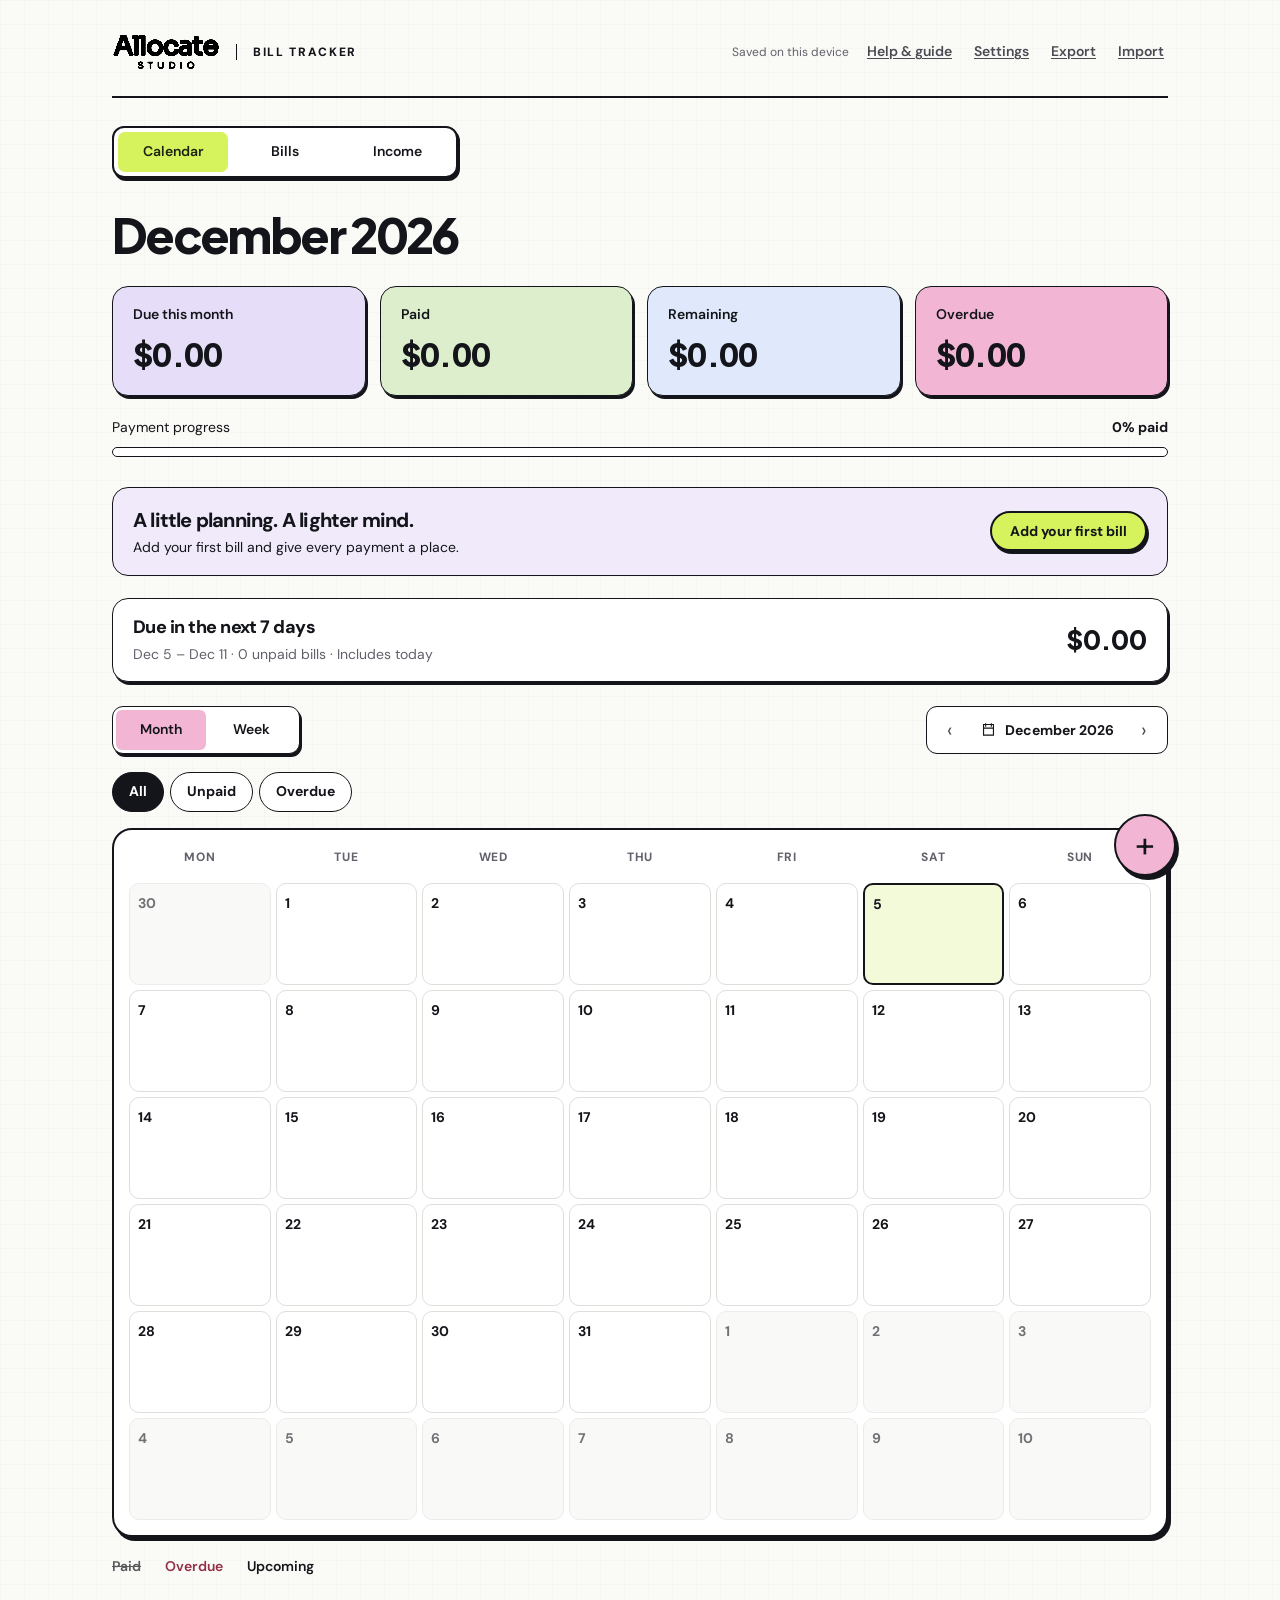
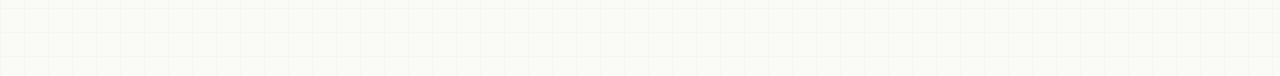
==== commit a25ecbe2: "Move the demo link from a top banner into Settings The "see an example" banner sat above the header " ====
--- a/index.html
+++ b/index.html
@@ -1,7 +1,7 @@
 <!doctype html>
 <html lang="en"><head><meta charset="UTF-8"><meta name="viewport" content="width=device-width,initial-scale=1,viewport-fit=cover"><meta name="description" content="Allocate Studio Bill Tracker. See every bill on a calendar, track what's paid, and never miss a due date."><title>Bill Tracker · Allocate Studio</title><link rel="stylesheet" href="styles.css"><link rel="icon" href="data:image/svg+xml,%3Csvg xmlns='http://www.w3.org/2000/svg' viewBox='0 0 40 40'%3E%3Crect width='40' height='40' rx='9' fill='%2314151A'/%3E%3Ctext x='11' y='29' font-size='22' font-family='Arial' fill='%23D6F25C'%3E%2A%3C/text%3E%3C/svg%3E"><meta name="theme-color" content="#14151A"></head>
 <body>
-<div id="app"><aside class="demo-banner"><span>New here? See an example calendar already filled in.</span><a href="demo.html">Open the demo</a></aside>
+<div id="app">
   <header class="topbar">
     <div class="wordmark"><span class="studio-brand" role="img" aria-label="Allocate Studio">
       <svg class="studio-brand-name" viewBox="320 692 560 193" aria-hidden="true" focusable="false"><defs><filter id="brand-paper-remove" color-interpolation-filters="sRGB"><feColorMatrix type="matrix" values="0 0 0 0 0  0 0 0 0 0  0 0 0 0 0  -3 -3 -3 0 7.5"/></filter></defs><image href="assets/allocate-studio-logo.png" width="1200" height="1200" filter="url(#brand-paper-remove)"/></svg>
@@ -78,7 +78,7 @@
 
 <dialog id="income-dialog"><div class="dialog-head"><h2 id="income-dialog-title">Payday</h2><button class="icon-btn" type="button" onclick="closeDialog('#income-dialog')" aria-label="Close income">×</button></div><div id="income-dialog-body"></div></dialog>
 <dialog id="payment-dialog"><form id="payment-form"><div class="dialog-head"><h2>Adjust this payment</h2><button type="button" class="icon-btn" onclick="closeDialog('#payment-dialog')" aria-label="Close payment">×</button></div><input type="hidden" id="payment-id"><div class="form-grid"><label>Due date<input type="date" id="payment-date" required min="1900-01-01" max="2199-12-31"></label><label>Amount<input type="text" inputmode="decimal" pattern="[0-9]*[.,]?[0-9]*" id="payment-amount" required></label></div><p class="settings-note">Only this payment changes. The recurring bill keeps its original schedule.</p><div class="dialog-actions"><button class="btn primary" type="submit">Save payment</button></div></form></dialog>
-<dialog id="settings-dialog"><form id="settings-form"><div class="dialog-head"><h2>Make it yours</h2><button type="button" class="icon-btn" onclick="closeDialog('#settings-dialog')" aria-label="Close settings">×</button></div><section class="settings-group"><h3>Preferences</h3><div class="form-grid"><label>Currency<select id="currency" required><option value="$">USD — US dollar ($)</option><option value="€">EUR — Euro (€)</option><option value="£">GBP — British pound (£)</option><option value="CA$">CAD — Canadian dollar (CA$)</option><option value="A$">AUD — Australian dollar (A$)</option><option value="NZ$">NZD — New Zealand dollar (NZ$)</option><option value="CHF">CHF — Swiss franc</option><option value="¥">JPY — Japanese yen (¥)</option><option value="CN¥">CNY — Chinese yuan (CN¥)</option><option value="₹">INR — Indian rupee (₹)</option><option value="₽">RUB — Russian ruble (₽)</option><option value="₴">UAH — Ukrainian hryvnia (₴)</option><option value="zł">PLN — Polish złoty (zł)</option><option value="R$">BRL — Brazilian real (R$)</option><option value="MX$">MXN — Mexican peso (MX$)</option><option value="S$">SGD — Singapore dollar (S$)</option><option value="HK$">HKD — Hong Kong dollar (HK$)</option><option value="AED">AED — UAE dirham</option><option value="₩">KRW — South Korean won (₩)</option><option value="₺">TRY — Turkish lira (₺)</option><option value="custom">Other — custom symbol</option></select></label><label>Week starts on<select id="week-start"><option>Monday</option><option>Sunday</option></select></label></div><label id="custom-currency-field" class="custom-currency-field" hidden>Custom currency symbol<input id="currency-custom" maxlength="8" disabled placeholder="e.g. kr"></label></section><section class="category-settings settings-group"><h3>Categories</h3><p>Make them yours. Rename categories or add an expense category. Income stays one category.</p><div id="category-settings-list"></div><button type="button" class="btn" id="add-category">+ Add category</button><p class="category-settings-hint">New names and colours apply to all linked entries, including history.</p></section><p id="settings-error" class="form-error" role="alert"></p><section class="settings-group"><h3>Your data</h3><p class="settings-note">Your bills are saved in this browser. Export a backup to keep a separate copy or move to another device.</p><div id="recovery-list"></div></section><div class="dialog-actions"><button class="btn primary" type="submit">Save settings</button></div></form></dialog>
+<dialog id="settings-dialog"><form id="settings-form"><div class="dialog-head"><h2>Make it yours</h2><button type="button" class="icon-btn" onclick="closeDialog('#settings-dialog')" aria-label="Close settings">×</button></div><section class="settings-group"><h3>Preferences</h3><div class="form-grid"><label>Currency<select id="currency" required><option value="$">USD — US dollar ($)</option><option value="€">EUR — Euro (€)</option><option value="£">GBP — British pound (£)</option><option value="CA$">CAD — Canadian dollar (CA$)</option><option value="A$">AUD — Australian dollar (A$)</option><option value="NZ$">NZD — New Zealand dollar (NZ$)</option><option value="CHF">CHF — Swiss franc</option><option value="¥">JPY — Japanese yen (¥)</option><option value="CN¥">CNY — Chinese yuan (CN¥)</option><option value="₹">INR — Indian rupee (₹)</option><option value="₽">RUB — Russian ruble (₽)</option><option value="₴">UAH — Ukrainian hryvnia (₴)</option><option value="zł">PLN — Polish złoty (zł)</option><option value="R$">BRL — Brazilian real (R$)</option><option value="MX$">MXN — Mexican peso (MX$)</option><option value="S$">SGD — Singapore dollar (S$)</option><option value="HK$">HKD — Hong Kong dollar (HK$)</option><option value="AED">AED — UAE dirham</option><option value="₩">KRW — South Korean won (₩)</option><option value="₺">TRY — Turkish lira (₺)</option><option value="custom">Other — custom symbol</option></select></label><label>Week starts on<select id="week-start"><option>Monday</option><option>Sunday</option></select></label></div><label id="custom-currency-field" class="custom-currency-field" hidden>Custom currency symbol<input id="currency-custom" maxlength="8" disabled placeholder="e.g. kr"></label></section><section class="category-settings settings-group"><h3>Categories</h3><p>Make them yours. Rename categories or add an expense category. Income stays one category.</p><div id="category-settings-list"></div><button type="button" class="btn" id="add-category">+ Add category</button><p class="category-settings-hint">New names and colours apply to all linked entries, including history.</p></section><p id="settings-error" class="form-error" role="alert"></p><section class="settings-group"><h3>Your data</h3><p class="settings-note">Your bills are saved in this browser. Export a backup to keep a separate copy or move to another device.</p><div id="recovery-list"></div><p class="settings-note">Want to see a calendar already filled in? <a href="demo.html">Open the demo</a> — it has its own saved data, separate from your calendar.</p></section><div class="dialog-actions"><button class="btn primary" type="submit">Save settings</button></div></form></dialog>
 <div id="toast" role="status" aria-live="polite"></div>
 <input type="file" id="import-file" accept="application/json,.json" hidden>
 <script src="engine.js"></script>
